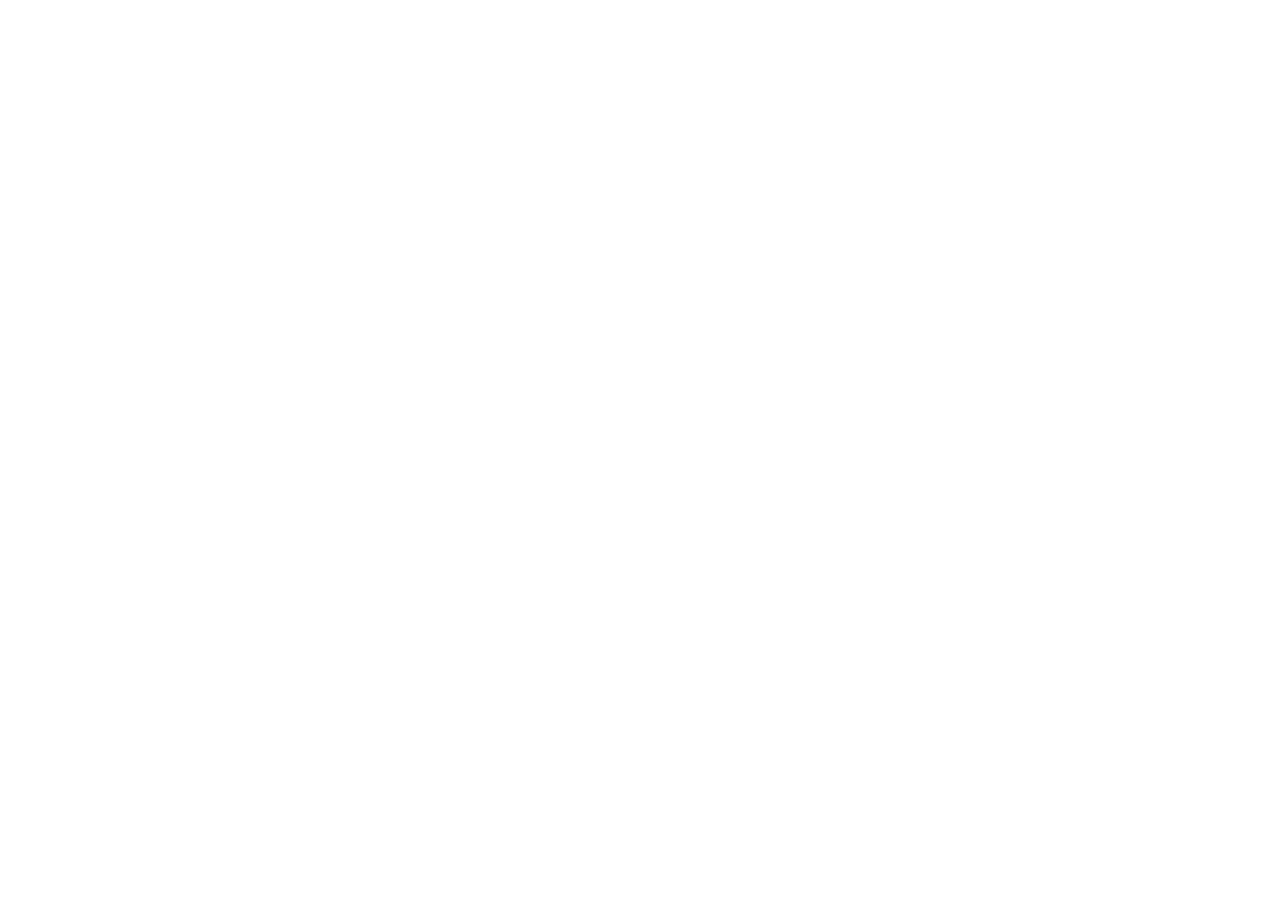
==== 02.1/index.html @ 8e02ca3a "restructure the file" ====
<!DOCTYPE html>
<html lang="en">
<head>
    <meta charset="UTF-8">
    <meta name="viewport" content="width=device-width, initial-scale=1.0">
    <title>Document</title>
    <link rel="stylesheet" href="./css/style.css">
</head>
<body>
    
    <script src="./js/app.js"></script>
</body>
</html>
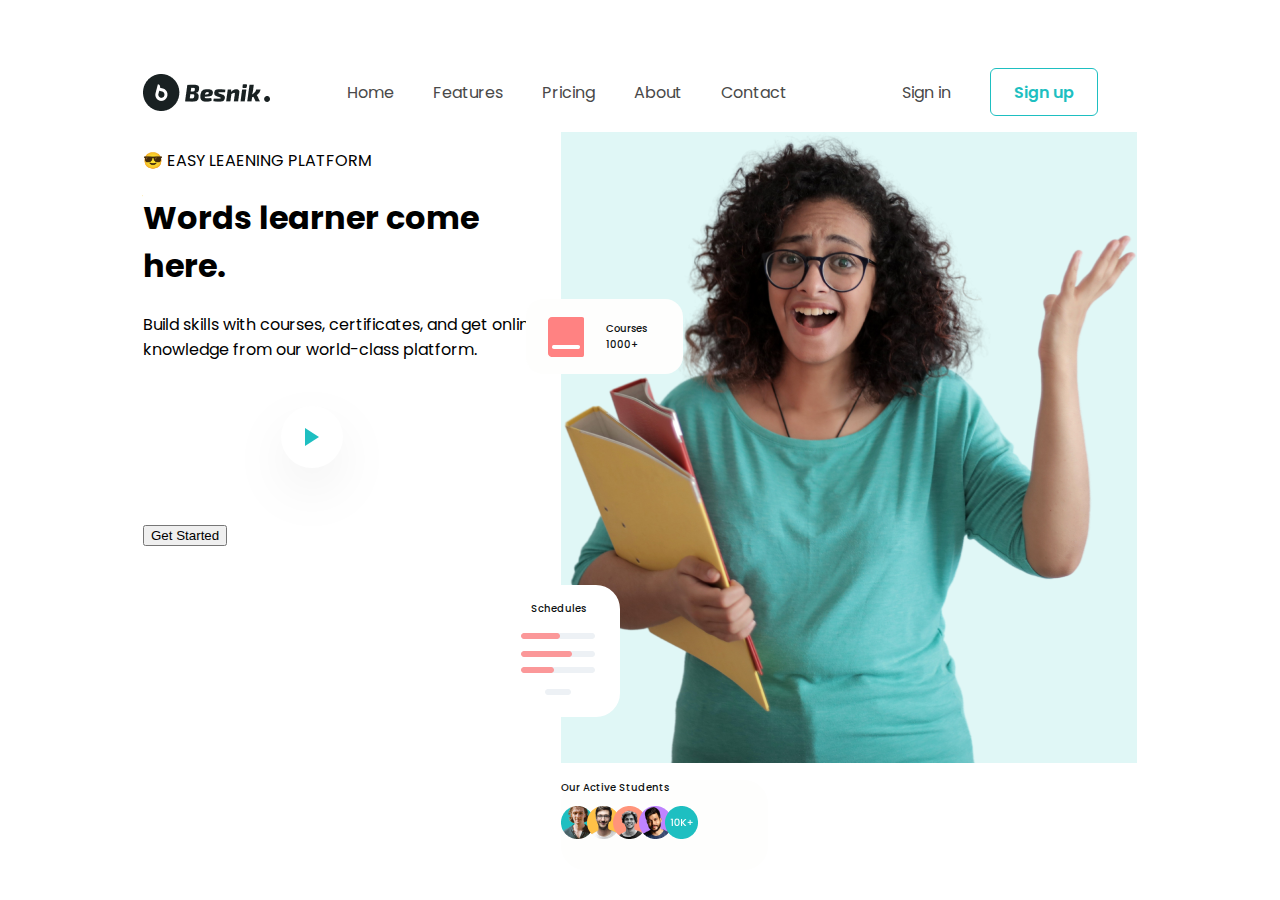
==== commit b48ef83c: "Version 1" ====
--- a/02.1/index.html
+++ b/02.1/index.html
@@ -5,9 +5,71 @@
     <meta name="viewport" content="width=device-width, initial-scale=1.0">
     <title>Document</title>
     <link rel="stylesheet" href="./css/style.css">
+    <link rel="preconnect" href="https://fonts.googleapis.com">
+    <link rel="preconnect" href="https://fonts.gstatic.com" crossorigin>
+    <link href="https://fonts.googleapis.com/css2?family=Poppins:wght@400;500;600;700&display=swap" rel="stylesheet">
 </head>
 <body>
-    
+    <header>
+        <nav>
+            <img src="./photo/Logo.png" alt="">
+            <ul>
+                <li><a href="">Home</a></li>
+                <li><a href="">Features</a></li>
+                <li><a href="">Pricing</a></li>
+                <li><a href="">About</a></li>
+                <li><a href="">Contact</a></li>
+            </ul>
+            <ul>
+                <li><a href="">Sign in</a></li>
+                <li><button class="btnCheck" type="submit">Sign up</button></li>
+            </ul>
+        </nav>
+        <section class="contentHeader">
+            <section class="textElement">
+                <p>😎 EASY LEAENING PLATFORM</p>
+                <h1>Words learner come here.</h1>
+                <p>Build skills with courses, certificates, and get online knowledge from our world-class platform.</p>
+                <div class="buttonSpec">
+                    <button type="submit">Get Started</button>
+                    <svg xmlns="http://www.w3.org/2000/svg" width="162" height="162" viewBox="0 0 162 162" fill="none">
+                        <g filter="url(#filter0_d_5_196)">
+                          <circle cx="81" cy="59" r="31" fill="white"/>
+                        </g>
+                        <path d="M88 59L74 50V68L88 59Z" fill="#1EBFC1"/>
+                        <defs>
+                          <filter id="filter0_d_5_196" x="0" y="0" width="162" height="162" filterUnits="userSpaceOnUse" color-interpolation-filters="sRGB">
+                            <feFlood flood-opacity="0" result="BackgroundImageFix"/>
+                            <feColorMatrix in="SourceAlpha" type="matrix" values="0 0 0 0 0 0 0 0 0 0 0 0 0 0 0 0 0 0 127 0" result="hardAlpha"/>
+                            <feOffset dy="22"/>
+                            <feGaussianBlur stdDeviation="25"/>
+                            <feColorMatrix type="matrix" values="0 0 0 0 0 0 0 0 0 0 0 0 0 0 0 0 0 0 0.05 0"/>
+                            <feBlend mode="normal" in2="BackgroundImageFix" result="effect1_dropShadow_5_196"/>
+                            <feBlend mode="normal" in="SourceGraphic" in2="effect1_dropShadow_5_196" result="shape"/>
+                          </filter>
+                        </defs>
+                      </svg> 
+                </div>
+            </section>
+            <section class="imageHeader">
+                <img src="./photo/person.png" alt="" width='576px' height='631px'>
+                <div class="item1">
+                    <img src="./photo/iconcard.png" alt="">
+                    <p class="caption">
+                        Courses 1000+
+                    </p>
+                </div>
+                <div class="item2">
+                    <p class="caption">Schedules</p>
+                    <img src="./photo/iconcard2.png" alt="">
+                </div>
+                <div class="item3">
+                    <p class="caption">Our Active Students</p>
+                    <img src="./photo/iconcard3.png" alt="">
+                </div>
+            </section>
+        </section>
+    </header>
     <script src="./js/app.js"></script>
 </body>
 </html>--- a/02.1/css/style.css
+++ b/02.1/css/style.css
@@ -0,0 +1,94 @@
+/* font, biến màu */
+.caption{
+    color: #0D1111;
+    font-size: 10px;
+    font-weight: 500;
+}
+/* css cho cả trang */
+html{
+    margin: 0;
+    font-family: 'Poppins', sans-serif;
+}
+/* css cho từng phần */      
+header{
+    margin: 52px 135px 79px 135px;
+}
+header nav{
+    display: flex;
+    justify-content: space-between;
+    align-items: center;
+}
+header nav ul{
+    display: flex;
+    align-items: center;
+}
+header nav ul li{
+    list-style: none;
+    margin-right: 39px;
+}
+header nav ul li a{
+    text-decoration: none;
+    color:#494949 ;
+    font-size: 16px;
+    font-weight: 400;   
+}
+.btnCheck{
+    width: 108px;
+    height: 48px;
+    background-color: #fff;
+    border-radius: 6px;
+    border: 1px solid #1EBFC1;
+    /* margin: 12px 24px; */
+    color: #1EBFC1;
+    font-family: 'Poppins', sans-serif;
+    font-size: 16px;
+    font-weight: 600;
+}
+.contentHeader{
+    display: flex;
+}
+.imageHeader{
+    background-color: #E0F7F6;
+    width: 576px;
+    height: 631px;
+    position: relative;
+}
+.item1{
+    width: 157px;
+    height: 75px;
+    margin: 18px 25px;
+    position: absolute;
+    z-index: 120;
+    top: 149px;
+    left: -60px;
+    display: flex;
+    justify-content: space-evenly;
+    align-items: center;
+    background: #FEFEFD;
+    border-radius: 18px;
+}
+.item1 p.caption{
+    width: 55px;
+}
+.item2{
+    width: 124px;
+    height: 132px;
+    position: absolute;
+    z-index: 121;
+    left: -65px;
+    bottom: 46px;
+    background: #FFF;
+    border-radius: 24px;
+}
+.item2 p.caption{
+    margin: 16px 35px;
+}
+.item2 img{
+    margin-left: 25px;
+}
+.item3{
+    width: 207px;
+    height: 90px;
+    background-color: #FEFEFD;
+    border-radius: 24px;
+}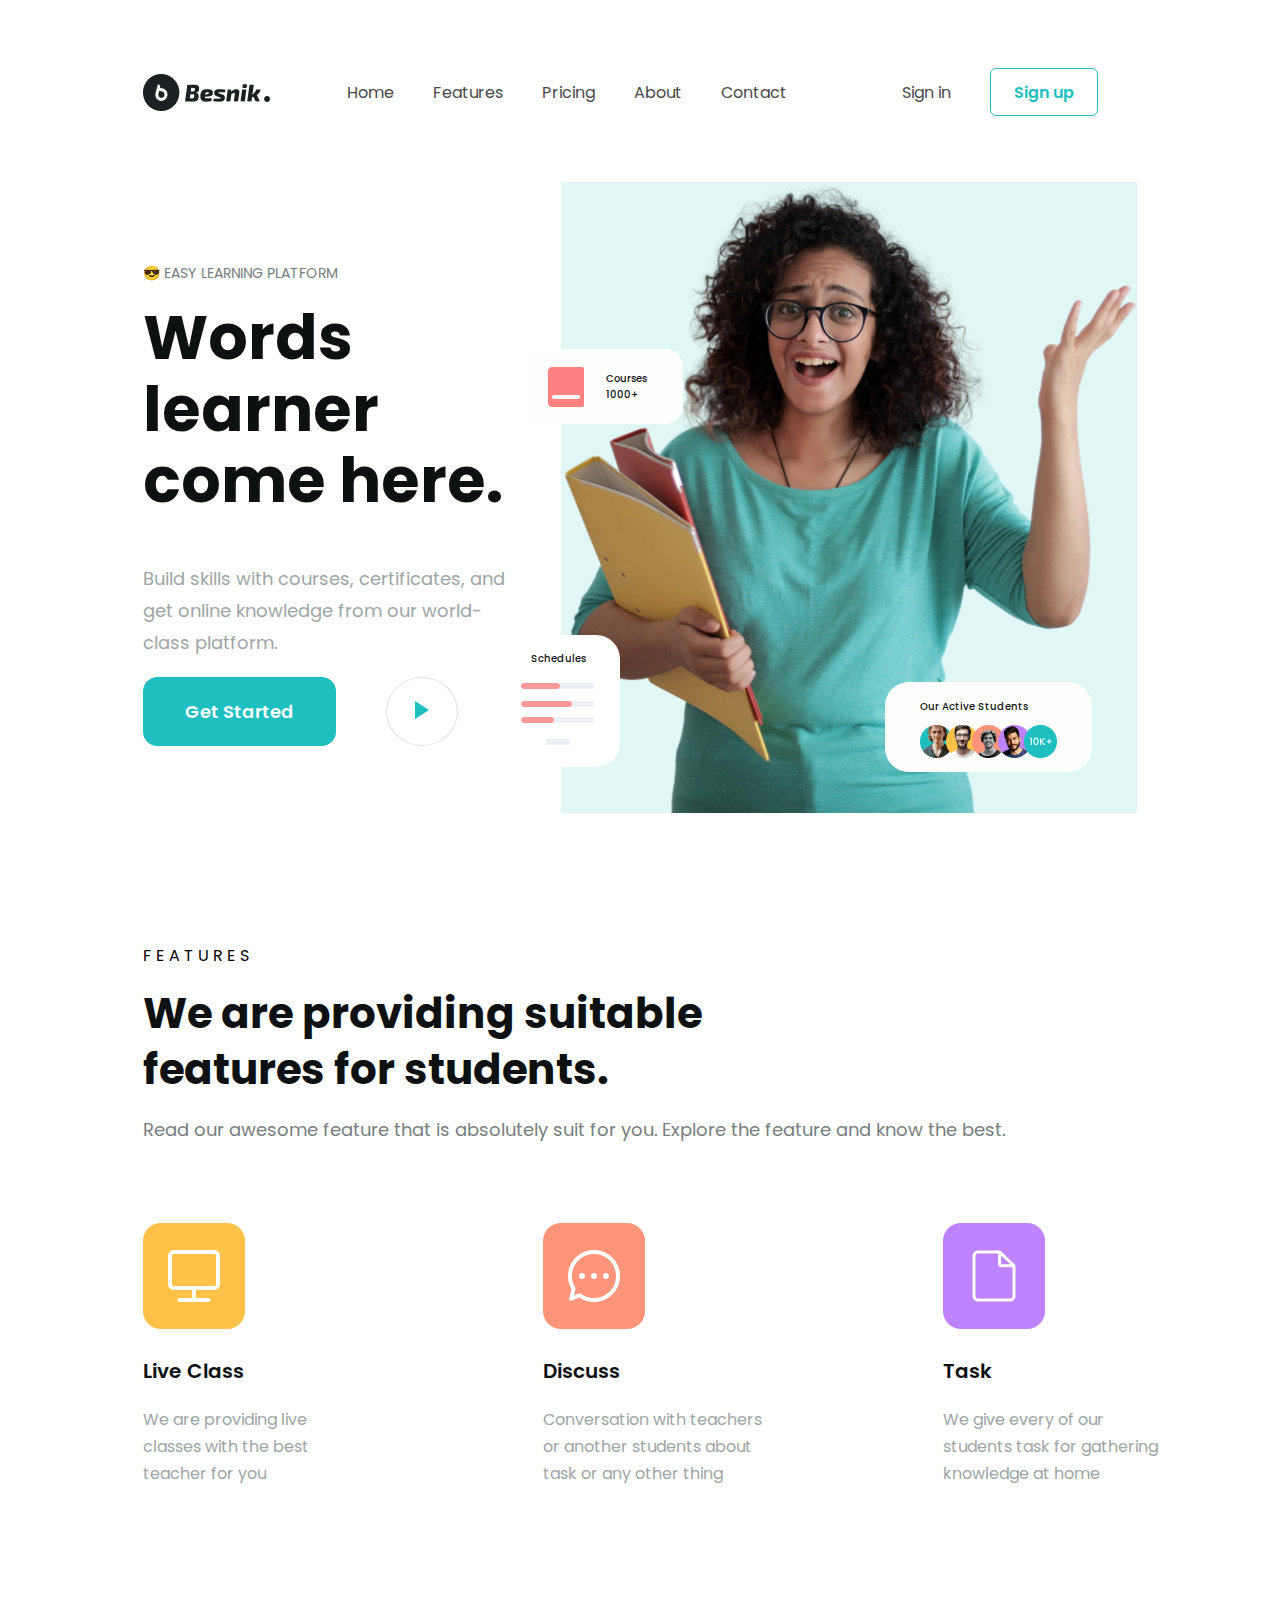
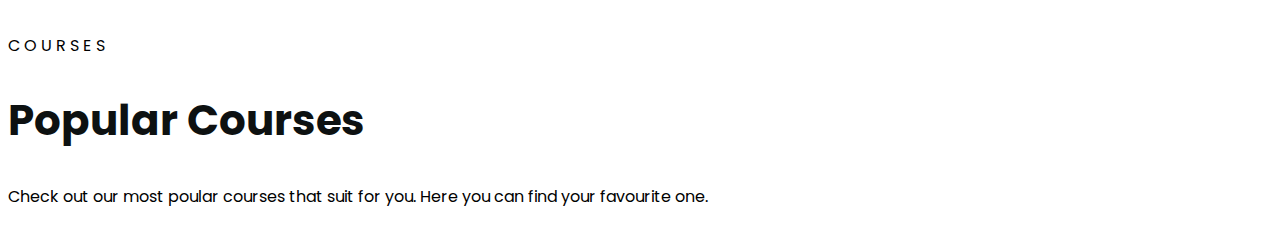
==== commit aac65cf3: "update code" ====
--- a/02.1/index.html
+++ b/02.1/index.html
@@ -3,7 +3,7 @@
 <head>
     <meta charset="UTF-8">
     <meta name="viewport" content="width=device-width, initial-scale=1.0">
-    <title>Document</title>
+    <title>Hero-elearning</title>
     <link rel="stylesheet" href="./css/style.css">
     <link rel="preconnect" href="https://fonts.googleapis.com">
     <link rel="preconnect" href="https://fonts.gstatic.com" crossorigin>
@@ -27,37 +27,21 @@
         </nav>
         <section class="contentHeader">
             <section class="textElement">
-                <p>😎 EASY LEAENING PLATFORM</p>
+                <p class="specialone">😎 EASY LEARNING PLATFORM</p>
                 <h1>Words learner come here.</h1>
                 <p>Build skills with courses, certificates, and get online knowledge from our world-class platform.</p>
                 <div class="buttonSpec">
-                    <button type="submit">Get Started</button>
-                    <svg xmlns="http://www.w3.org/2000/svg" width="162" height="162" viewBox="0 0 162 162" fill="none">
-                        <g filter="url(#filter0_d_5_196)">
-                          <circle cx="81" cy="59" r="31" fill="white"/>
-                        </g>
-                        <path d="M88 59L74 50V68L88 59Z" fill="#1EBFC1"/>
-                        <defs>
-                          <filter id="filter0_d_5_196" x="0" y="0" width="162" height="162" filterUnits="userSpaceOnUse" color-interpolation-filters="sRGB">
-                            <feFlood flood-opacity="0" result="BackgroundImageFix"/>
-                            <feColorMatrix in="SourceAlpha" type="matrix" values="0 0 0 0 0 0 0 0 0 0 0 0 0 0 0 0 0 0 127 0" result="hardAlpha"/>
-                            <feOffset dy="22"/>
-                            <feGaussianBlur stdDeviation="25"/>
-                            <feColorMatrix type="matrix" values="0 0 0 0 0 0 0 0 0 0 0 0 0 0 0 0 0 0 0.05 0"/>
-                            <feBlend mode="normal" in2="BackgroundImageFix" result="effect1_dropShadow_5_196"/>
-                            <feBlend mode="normal" in="SourceGraphic" in2="effect1_dropShadow_5_196" result="shape"/>
-                          </filter>
-                        </defs>
-                      </svg> 
+                    <button class="btnSubmit" type="submit">Get Started</button>
+                    <button id="al" aria-label="Name" type="submit">
+                        <img src="./photo/Play-=button.png" alt="">
+                    </button> 
                 </div>
             </section>
             <section class="imageHeader">
                 <img src="./photo/person.png" alt="" width='576px' height='631px'>
                 <div class="item1">
                     <img src="./photo/iconcard.png" alt="">
-                    <p class="caption">
-                        Courses 1000+
-                    </p>
+                    <p class="caption">Courses 1000+</p>
                 </div>
                 <div class="item2">
                     <p class="caption">Schedules</p>
@@ -70,6 +54,33 @@
             </section>
         </section>
     </header>
+    <section class="feature01">
+        <p>F  E  A  T  U  R  E  S</p>
+        <h2>We are providing suitable features for students.</h2>
+        <p>Read our awesome feature that is absolutely suit for you. Explore the feature and know the best.</p>
+        <section class="contentFeature">
+            <article class="item">
+                <img src="./photo/Iconfeature.png" alt="">
+                <p>Live Class</p>
+                <p>We are providing live classes with the best teacher for you</p>
+            </article>
+            <article class="item">
+                <img src="./photo/Iconfeature2.png" alt="">
+                <p>Discuss</p>
+                <p>Conversation with teachers or another students about task or any other thing</p>
+            </article>
+            <article class="item">
+                <img src="./photo/Iconfeature3.png" alt="">
+                <p>Task</p>
+                <p>We give every of our students task for gathering knowledge at home</p>
+            </article>
+        </section>
+    </section>
+    <section class="course">
+        <p>C  O  U  R  S  E  S</p>
+        <h2>Popular Courses</h2>
+        <p>Check out our most poular courses that suit for you. Here you can find your favourite one.</p>
+    </section>
     <script src="./js/app.js"></script>
 </body>
 </html>--- a/02.1/css/style.css
+++ b/02.1/css/style.css
@@ -3,6 +3,18 @@
     color: #0D1111;
     font-size: 10px;
     font-weight: 500;
+}
+h1{
+    color: #0D1111;
+    font-size: 62px;
+    font-weight: 700;
+    line-height: 116.129%;
+}
+h2{
+    color: #0D1111;
+    font-size: 42px;
+    font-weight: 700;
+    line-height: 56px; /* 133.333% */
 }
 /* css cho cả trang */
 html{
@@ -17,6 +29,7 @@
     display: flex;
     justify-content: space-between;
     align-items: center;
+    margin-bottom: 50px;
 }
 header nav ul{
     display: flex;
@@ -46,6 +59,54 @@
 }
 .contentHeader{
     display: flex;
+    justify-content: space-between;
+    align-items: center;
+}
+.textElement{
+    width: 458px;
+}
+.textElement p.specialone{
+    color: #767E7E;
+    font-size: 14px;
+    font-weight: 400;
+    margin-bottom: 18px;
+}
+.textElement h1{
+    margin: 0px 0px 46px 0px;
+}
+.textElement p:nth-child(3){
+    color: #9DA6A5;
+    font-size: 18px;
+    font-weight: 400;
+    line-height: 32px;
+    width: 374px;
+}
+.buttonSpec{
+    display: flex;
+    align-items: center;
+}
+.buttonSpec img{
+    width: 14px;
+    height: 18px;
+    padding: 22px 22px;
+    /* border: 1px solid #000; */
+    /* border-radius: 50%; */
+}
+.buttonSpec button#al{
+    background-color: #fff;
+    border-radius: 51%;
+    border: 1px solid #9DA6A550;
+}
+.btnSubmit{
+    border-radius: 14px;
+    background: #1EBFC1;
+    padding: 20px 41px;
+    border: 1px solid #1ebfc1;
+    font-family: 'Poppins', sans-serif;
+    font-size: 18px;
+    font-weight: 600;
+    color: #fff;
+    margin-right: 50px;
 }
 .imageHeader{
     background-color: #E0F7F6;
@@ -89,6 +150,48 @@
 .item3{
     width: 207px;
     height: 90px;
+    position: absolute;
+    z-index: 121;
+    right: 45px;
+    bottom: 41px;
     background-color: #FEFEFD;
     border-radius: 24px;
+}
+.item3 p{
+    margin-top: 17px;
+    margin-left: 35px;
+}
+.item3 img{
+    margin-left: 35px;
+}
+.feature01{
+    margin: 130px 281px 130px 135px;
+    width: 1024px;
+}
+.feature01 h2{
+    width: 577px;
+    margin: 18px 0px;
+}
+.feature01 p:nth-child(3){
+    color: #767E7E;
+    font-size: 18px;
+    font-weight: 400;
+}
+.contentFeature{
+    display: flex;
+    justify-content: space-between;
+    align-items: center;
+    margin-top: 80px;
+}
+.contentFeature p:nth-child(2){
+    color: #0D1111;
+    font-size: 20px;
+    font-weight: 600;
+}
+.contentFeature p:nth-child(3){
+    width: 224px;
+    color: #9DA6A5;
+    font-size: 16px;
+    font-weight: 400;
+    line-height: 27px; /* 168.75% */
 }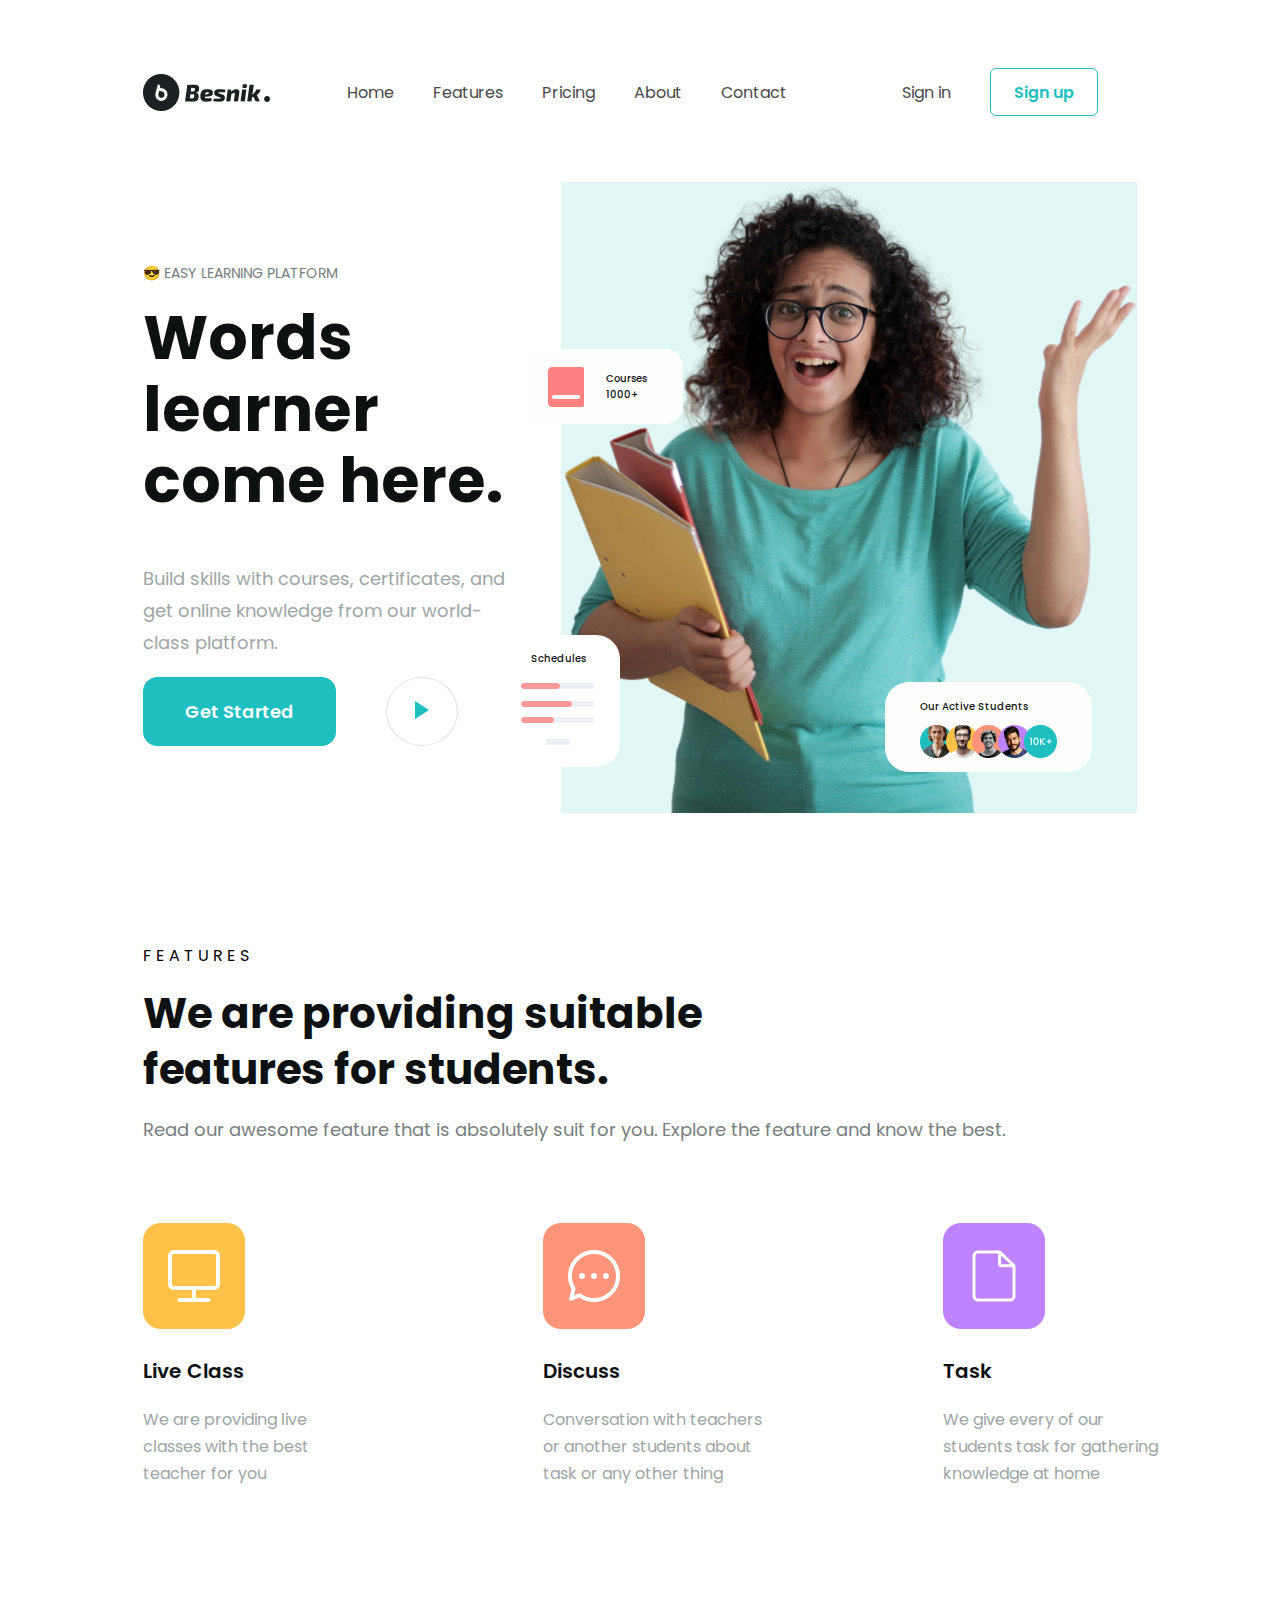
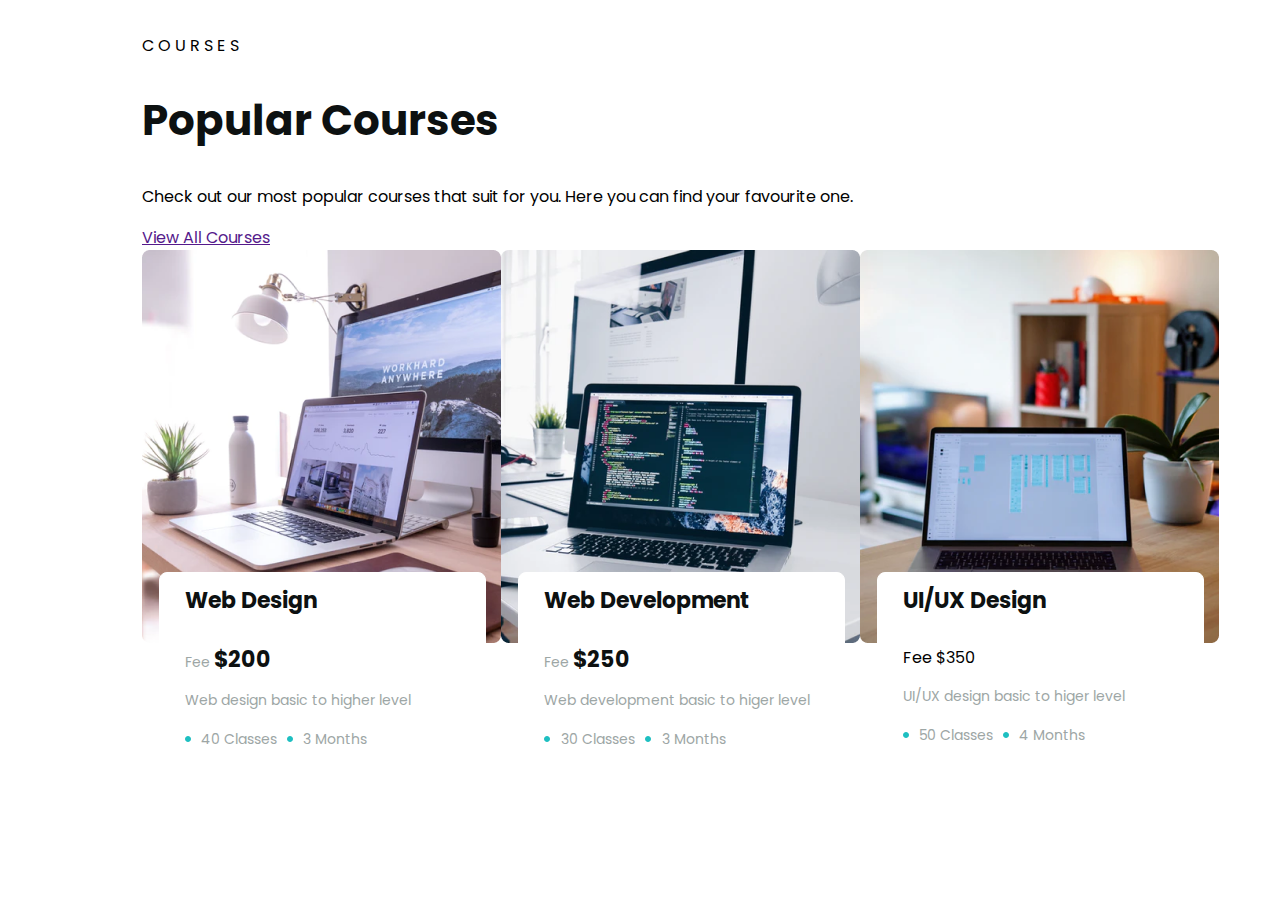
==== commit fc7b2715: "add new section" ====
--- a/02.1/index.html
+++ b/02.1/index.html
@@ -79,7 +79,64 @@
     <section class="course">
         <p>C  O  U  R  S  E  S</p>
         <h2>Popular Courses</h2>
-        <p>Check out our most poular courses that suit for you. Here you can find your favourite one.</p>
+        <p>Check out our most popular courses that suit for you. Here you can find your favourite one.</p>
+        <a href="">View All Courses</a>
+        <section class="contentCourse">
+            <div class="contentPart">
+                <img src="./photo/webdesign.png" alt="">
+                <div class="contentP">
+                    <h2>Web Design</h2>
+                    <p class="subtitle">Fee <span class="sp">$200</span></p>
+                    <p class="subtitle">Web design basic to higher level</p>
+                    <div class="moreDetail">
+                        <svg xmlns="http://www.w3.org/2000/svg" width="6" height="6" viewBox="0 0 6 6" fill="none">
+                            <path d="M6 3C6 4.65685 4.65685 6 3 6C1.34315 6 0 4.65685 0 3C0 1.34315 1.34315 0 3 0C4.65685 0 6 1.34315 6 3Z" fill="#1EBFC1"/>
+                        </svg>
+                        <p class="subtitle">40 Classes</p>
+                        <svg xmlns="http://www.w3.org/2000/svg" width="6" height="6" viewBox="0 0 6 6" fill="none">
+                            <path d="M6 3C6 4.65685 4.65685 6 3 6C1.34315 6 0 4.65685 0 3C0 1.34315 1.34315 0 3 0C4.65685 0 6 1.34315 6 3Z" fill="#1EBFC1"/>
+                        </svg>
+                        <p class="subtitle">3 Months</p>
+                    </div>
+                </div>
+            </div>
+            <div class="contentPart">
+                <img class="mask1" src="./photo/webdev.png" alt="">
+                <div class="contentP">
+                    <h2>Web Development</h2>
+                    <p class="subtitle">Fee <span class="sp">$250</span></p>
+                    <p class="subtitle">Web development basic to higer level</p>
+                    <div class="moreDetail">
+                        <svg xmlns="http://www.w3.org/2000/svg" width="6" height="6" viewBox="0 0 6 6" fill="none">
+                            <path d="M6 3C6 4.65685 4.65685 6 3 6C1.34315 6 0 4.65685 0 3C0 1.34315 1.34315 0 3 0C4.65685 0 6 1.34315 6 3Z" fill="#1EBFC1"/>
+                        </svg>
+                        <p class="subtitle">30 Classes</p>
+                        <svg xmlns="http://www.w3.org/2000/svg" width="6" height="6" viewBox="0 0 6 6" fill="none">
+                            <path d="M6 3C6 4.65685 4.65685 6 3 6C1.34315 6 0 4.65685 0 3C0 1.34315 1.34315 0 3 0C4.65685 0 6 1.34315 6 3Z" fill="#1EBFC1"/>
+                        </svg>
+                        <p class="subtitle">3 Months</p>
+                    </div>
+                </div>
+            </div>
+            <div class="contentPart">
+                <img src="./photo/uxui.png" alt="">
+                <div class="contentP">
+                    <h2>UI/UX Design</h2>
+                    <p>Fee $350</p>
+                    <p class="subtitle">UI/UX design basic to higer level</p>
+                    <div class="moreDetail">
+                        <svg xmlns="http://www.w3.org/2000/svg" width="6" height="6" viewBox="0 0 6 6" fill="none">
+                            <path d="M6 3C6 4.65685 4.65685 6 3 6C1.34315 6 0 4.65685 0 3C0 1.34315 1.34315 0 3 0C4.65685 0 6 1.34315 6 3Z" fill="#1EBFC1"/>
+                        </svg>
+                        <p class="subtitle">50 Classes</p>
+                        <svg xmlns="http://www.w3.org/2000/svg" width="6" height="6" viewBox="0 0 6 6" fill="none">
+                            <path d="M6 3C6 4.65685 4.65685 6 3 6C1.34315 6 0 4.65685 0 3C0 1.34315 1.34315 0 3 0C4.65685 0 6 1.34315 6 3Z" fill="#1EBFC1"/>
+                        </svg>
+                        <p class="subtitle">4 Months</p>
+                    </div>
+                </div>
+            </div>
+        </section>
     </section>
     <script src="./js/app.js"></script>
 </body>
--- a/02.1/css/style.css
+++ b/02.1/css/style.css
@@ -15,6 +15,11 @@
     font-size: 42px;
     font-weight: 700;
     line-height: 56px; /* 133.333% */
+}
+.subtitle{
+    color: #9DA6A5;
+    font-size: 14px;
+    font-weight: 400;
 }
 /* css cho cả trang */
 html{
@@ -194,4 +199,57 @@
     font-size: 16px;
     font-weight: 400;
     line-height: 27px; /* 168.75% */
+}
+.course{
+    margin: 0px 134px 265px 134px;
+}
+.contentCourse{
+    display: flex;
+    justify-content: space-between;
+    align-items: center;
+}
+.contentPart{
+    position: relative;
+}
+.mask1{
+    /* opacity: 75; */
+    -webkit-mask-image: linear-gradient(rgba(208, 239, 237, 0.362),rgba(208, 239, 237, 0.362),90deg);
+    mask-image: linear-gradient(#D0EFED35,#D0EFED35, 90deg) ; 
+}
+.contentP{
+    position: absolute;   
+    left: 17px;
+    top: 322px;
+    width: 325px;
+    background-color: #fff;
+    border: 1px solid #fff;
+    border-radius: 8px;
+}
+.contentP h2{ 
+    color: #0D1111;
+    font-size: 22px;
+    font-weight: 700;
+    /* margin: 18px 0px 16px 0px; */
+    margin: 0;
+    margin-left: 25px;
+}
+.contentP p{
+    margin-left: 25px;
+}
+.sp{
+    color: #0D1111;
+    font-size: 22px;
+    font-weight: 700;
+}
+.moreDetail{
+    width: 182px;
+    display: flex;
+    justify-content: space-between;
+    align-items: center;
+    margin-top: 18px;
+    margin-left: 25px ;
+    margin-bottom: 19px;
+}
+.moreDetail p{
+    margin: 0;
 }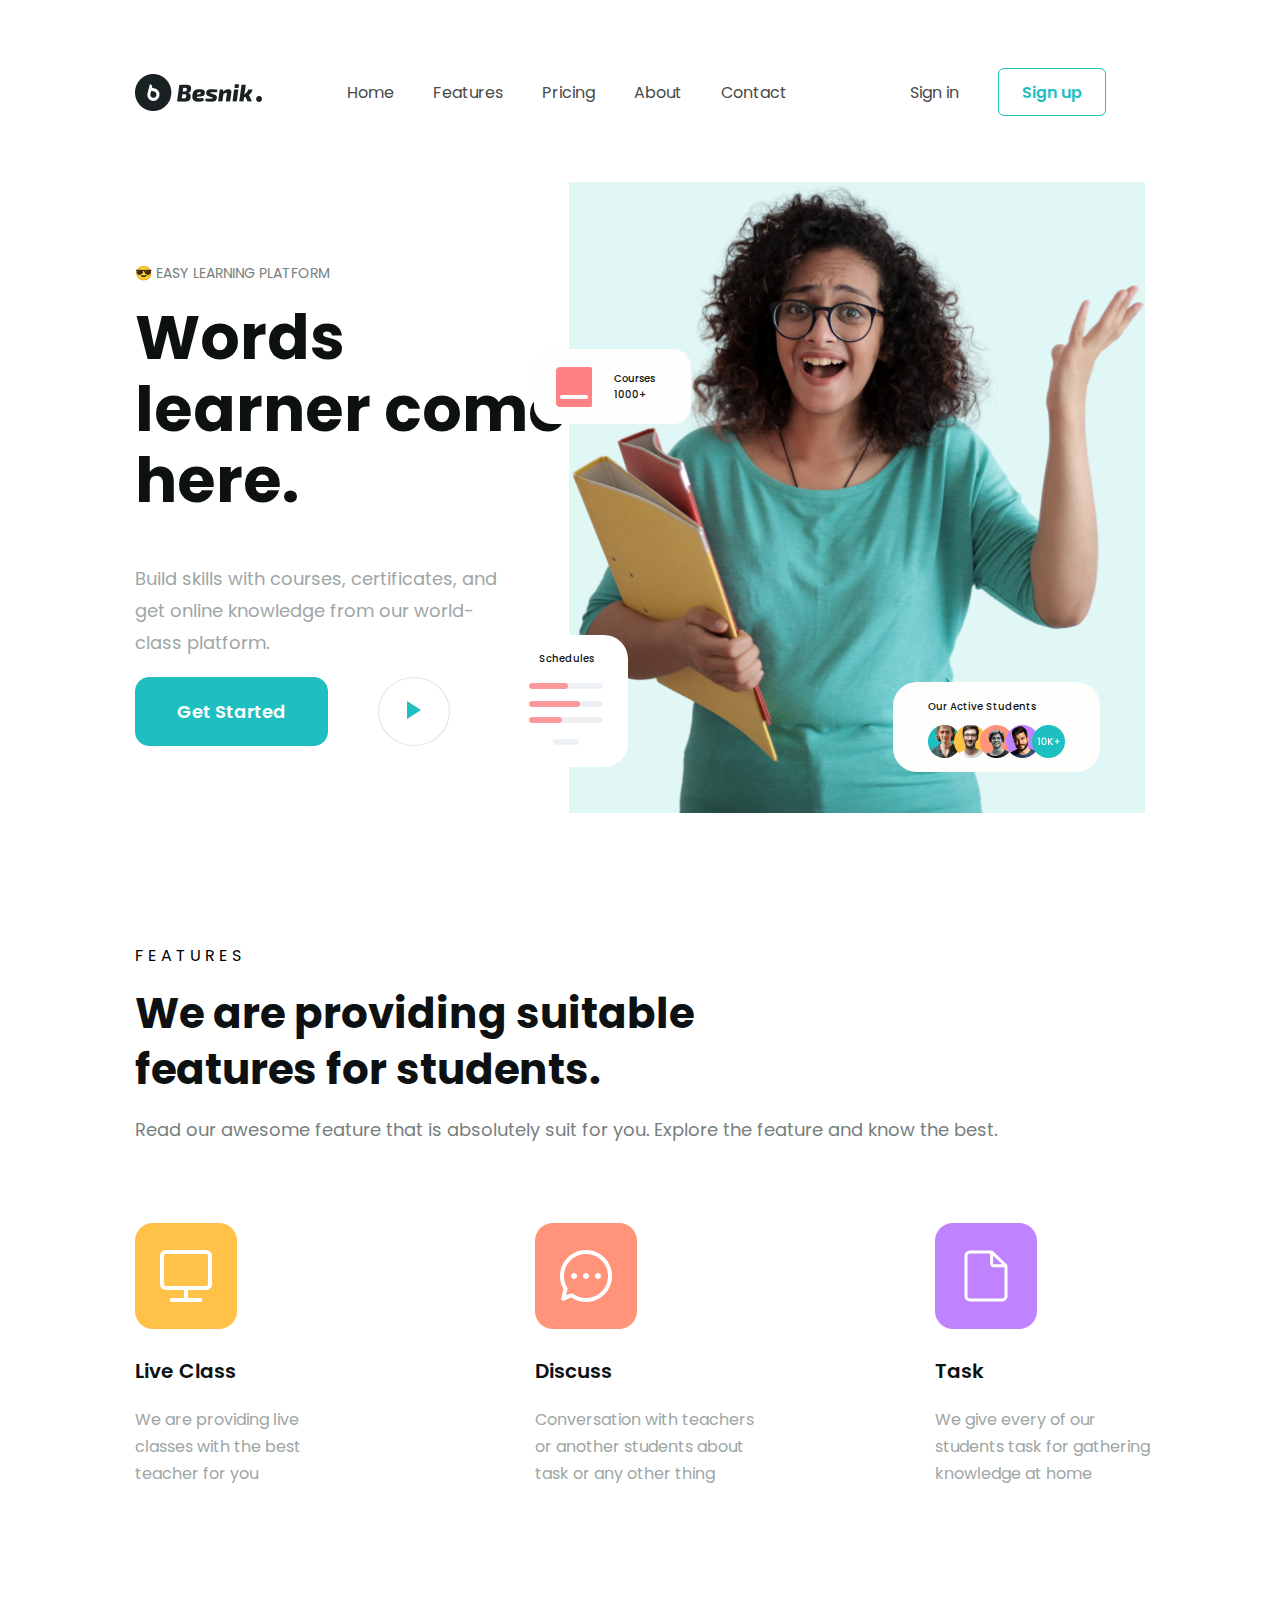
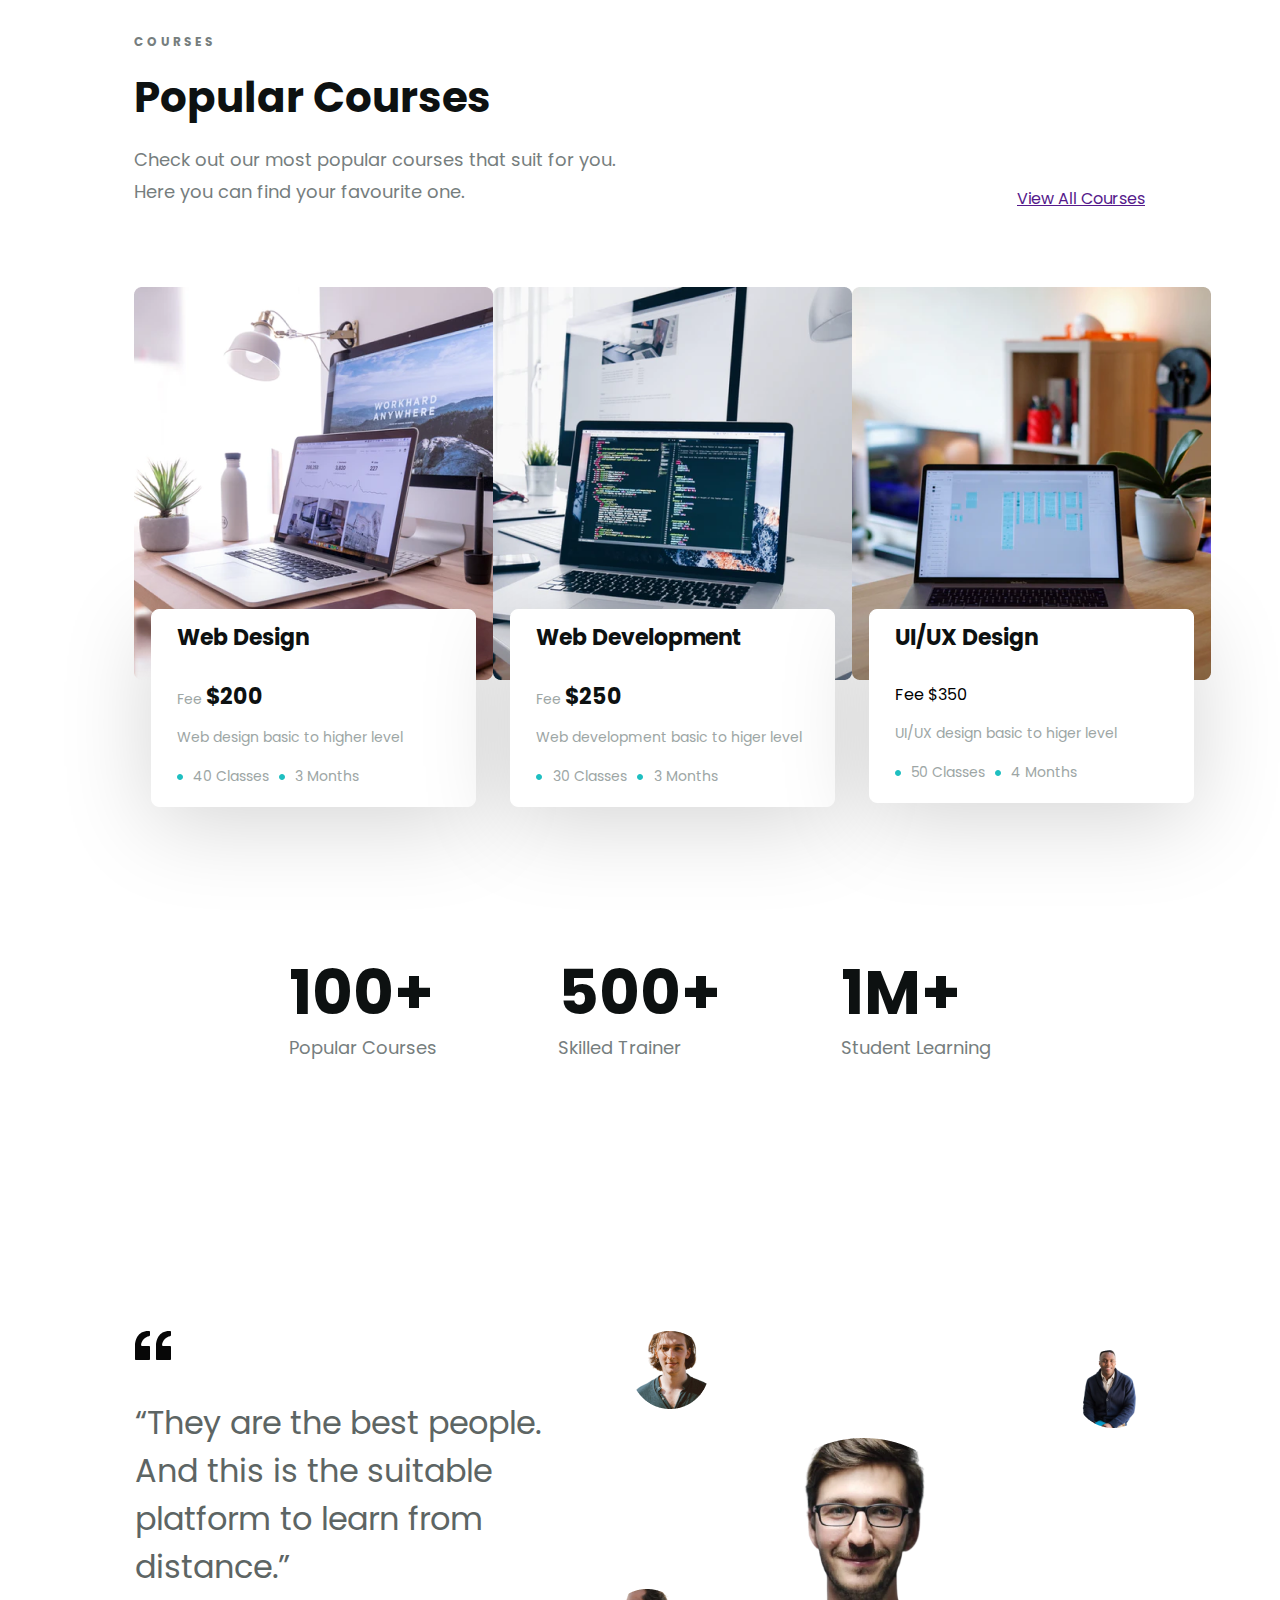
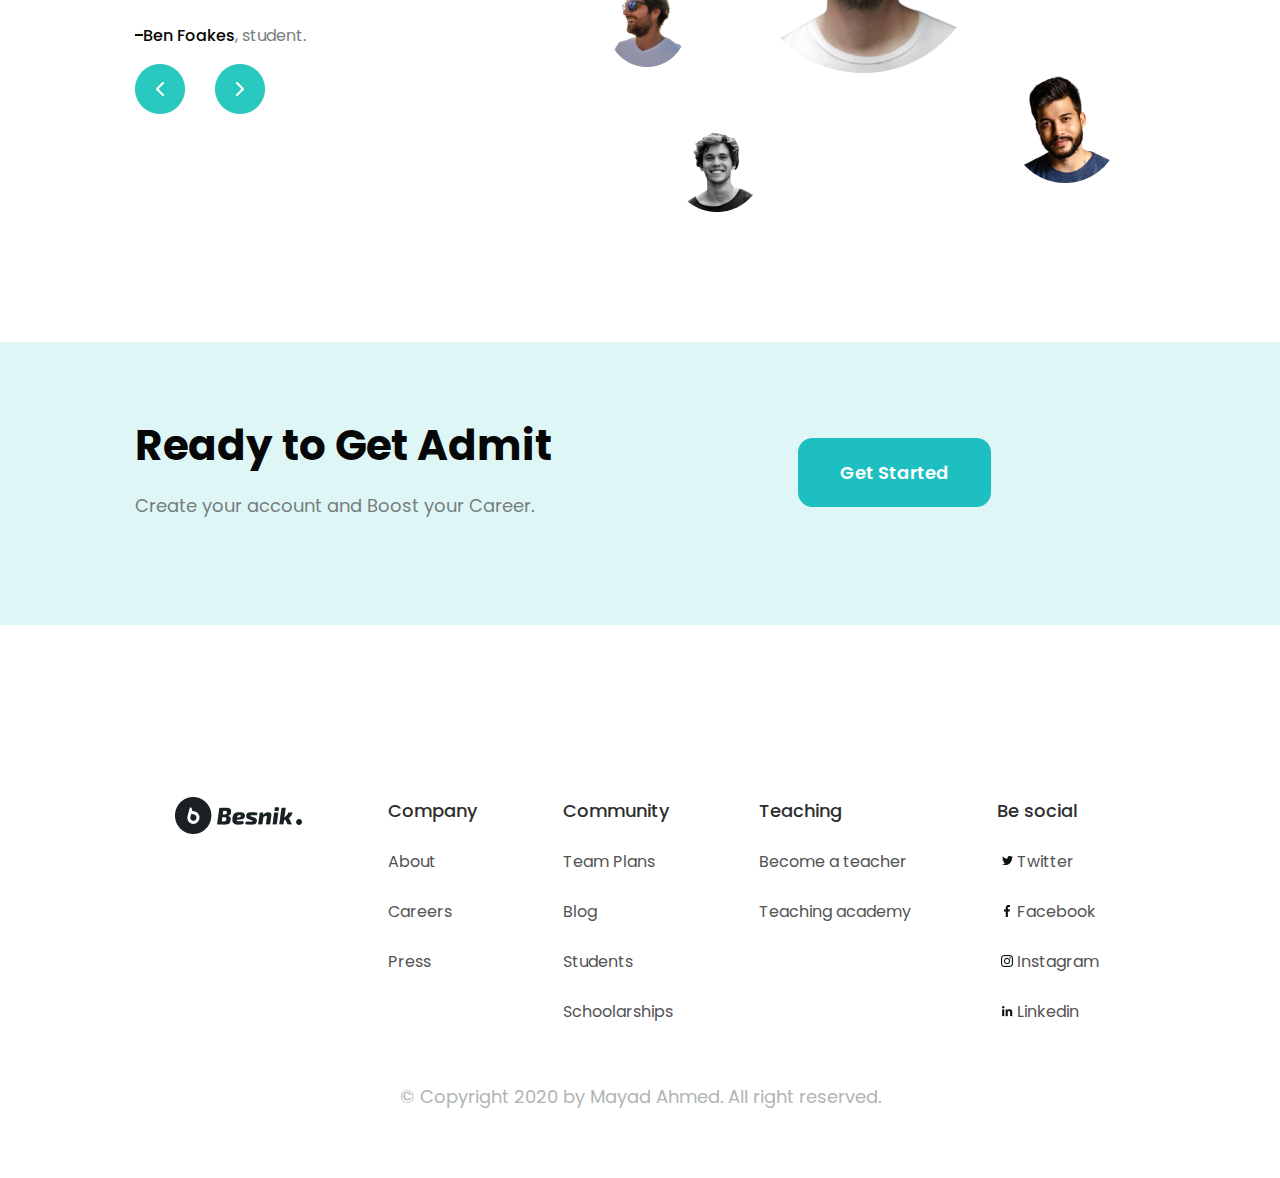
==== commit 7b9bba93: "update full html css" ====
--- a/02.1/index.html
+++ b/02.1/index.html
@@ -79,9 +79,9 @@
     <section class="course">
         <p>C  O  U  R  S  E  S</p>
         <h2>Popular Courses</h2>
-        <p>Check out our most popular courses that suit for you. Here you can find your favourite one.</p>
-        <a href="">View All Courses</a>
+        <p class="courseDetails">Check out our most popular courses that suit for you. Here you can find your favourite one.</p>
         <section class="contentCourse">
+            <a class="clickMore" href="">View All Courses</a>
             <div class="contentPart">
                 <img src="./photo/webdesign.png" alt="">
                 <div class="contentP">
@@ -138,6 +138,75 @@
             </div>
         </section>
     </section>
+    <section class="countdown">
+        <div class="one">
+            <h1>100+</h1>
+            <p>Popular Courses</p>
+        </div>
+        <div class="one">
+            <h1>500+</h1>
+            <p>Skilled Trainer</p>
+        </div>
+        <div class="one">
+            <h1>1M+</h1>
+            <p>Student Learning</p>
+        </div>
+    </section>
+    <section class="testimonial">
+        <div class="contentTest">
+            <svg xmlns="http://www.w3.org/2000/svg" width="36" height="29" viewBox="0 0 36 29" fill="none">
+                <path d="M15 16.0322V28C15 28.5522 14.5523 29 14 29H1C0.447723 29 0 28.5522 0 28V15.0322C0 9.68282 2.37552 -0.406295 14.0734 0.0126507C14.5945 0.0312054 15 0.468461 15 0.989946L15 4.05464C15 4.60713 14.5504 5.04878 14.0047 5.13326C10.4517 5.68282 6.51944 9.07466 6.04715 14.0327C5.99478 14.5825 6.44769 15.0322 6.99997 15.0322H14C14.5523 15.0322 15 15.4797 15 16.0322Z" fill="#070707"/>
+                <path d="M36 16.0322V28C36 28.5522 35.5523 29 35 29H22C21.4477 29 21 28.5522 21 28V15.0322C21 9.68282 23.3755 -0.406295 35.0734 0.0126507C35.5945 0.0312054 36 0.468461 36 0.989946L36 4.05464C36 4.60713 35.5504 5.04878 35.0047 5.13326C31.4517 5.68282 27.5194 9.07466 27.0471 14.0327C26.9948 14.5825 27.4477 15.0322 28 15.0322H35C35.5523 15.0322 36 15.4797 36 16.0322Z" fill="#070707"/>
+              </svg>
+            <p>“They are the best people. And this is the suitable platform to learn from distance.”</p>
+            <p><img src="./photo/shortline.png" alt=""><span>Ben Foakes</span>, student.</p>
+            <img src="./photo/Icons.png" alt="">
+        </div>
+        <div class="imageSpec">
+            <img id="img1" src="./photo/per1.png" alt="">
+            <img id="img2" src="./photo/per2.png" alt="">
+            <img id="img3" src="./photo/per3.png" alt="">
+            <img id="img4" src="./photo/per4.png" alt="">
+            <img id="img5" src="./photo/per5.png" alt="">
+            <img id="img6" src="./photo/per6.png" alt="">
+        </div>
+    </section>
+    <section class="cta">
+        <h2>Ready to Get Admit</h2>
+        <p>Create your account and Boost your Career.</p>
+        <button class="btnSubmit" type="submit">Get Started</button>
+    </section>
+    <footer class="_footer">
+        <ul>
+            <li><img src="./photo/Logo.png" alt=""></li>
+        </ul>
+        <ul>
+            <li>Company</li>
+            <li><a href="">About</a></li>
+            <li><a href="">Careers</a></li>
+            <li><a href="">Press</a></li>
+        </ul>
+        <ul>
+            <li>Community</li>
+            <li><a href="">Team Plans</a></li>
+            <li><a href="">Blog</a></li>
+            <li><a href="">Students</a></li>
+            <li><a href="">Schoolarships</a></li>
+        </ul>
+        <ul>
+            <li>Teaching</li>
+            <li><a href="">Become a teacher</a></li>
+            <li><a href="">Teaching academy</a></li>
+        </ul>
+        <ul>
+            <li>Be social</li>
+            <li><a href=""><img src="./photo/twitter.png" alt="">Twitter</a></li>
+            <li><a href=""><img src="./photo/facee.png" alt="">Facebook</a></li>
+            <li><a href=""><img src="./photo/insta.png" alt="">Instagram</a></li>
+            <li><a href=""><img src="./photo/linkinh.png" alt="">Linkedin</a></li>
+        </ul>
+        <p class="copyright">© Copyright 2020 by Mayad Ahmed. All right reserved.</p>
+    </footer>
     <script src="./js/app.js"></script>
 </body>
 </html>--- a/02.1/css/style.css
+++ b/02.1/css/style.css
@@ -22,6 +22,9 @@
     font-weight: 400;
 }
 /* css cho cả trang */
+body{
+    margin: 0;
+}
 html{
     margin: 0;
     font-family: 'Poppins', sans-serif;
@@ -203,10 +206,38 @@
 .course{
     margin: 0px 134px 265px 134px;
 }
+.course p:first-child{
+    color: #767E7E;
+    font-size: 12px;
+    font-weight: 700;
+    margin-bottom: 0px;
+}
+.course h2:nth-child(2){
+    color: #0D1111;
+    font-size: 42px;
+    font-weight: 700;
+    margin-top: 19px;
+    margin-bottom: 18px;
+}
+.course p.courseDetails{
+    color: #767E7E;
+    font-size: 18px;
+    font-weight: 400;
+    line-height: 32px; 
+    width: 525px;
+    margin-bottom: 79px;
+}
 .contentCourse{
     display: flex;
     justify-content: space-between;
     align-items: center;
+    position: relative;
+}
+a.clickMore{
+    position: absolute;
+    z-index: 9999;
+    top: -101px;
+    right: 1px;
 }
 .contentPart{
     position: relative;
@@ -224,6 +255,10 @@
     background-color: #fff;
     border: 1px solid #fff;
     border-radius: 8px;
+    
+    box-sizing: border-box;
+    /* border: 1px solid black; */
+    box-shadow: 0px 16px 90px 0px rgba(0, 0, 0, 0.17);
 }
 .contentP h2{ 
     color: #0D1111;
@@ -252,4 +287,142 @@
 }
 .moreDetail p{
     margin: 0;
+}
+.countdown{
+    margin: 265px 289px;
+    display: flex;
+    justify-content: space-between;
+    align-items: center;
+}
+.one h1{
+    margin: 5px 0px;
+}
+.one p{
+    color: #767E7E;
+    font-size: 18px;
+    font-weight: 400;
+    margin: 5px 0px;
+}
+.testimonial{
+    width: 90%;
+    height: 481px;
+    margin: 264px 135px 130px 135px;
+    display: flex;
+    justify-content: space-between;
+    /* display: grid;
+    grid-template-columns: auto auto;
+    grid-template-rows: auto; */
+}
+.contentTest p:nth-child(2){
+    width: 419px;
+    color: #5D6564;
+    font-size: 32px;
+    font-weight: 400;
+    line-height: 48px; 
+    margin-right: 79px;
+}
+.contentTest p:nth-child(3){
+    display: flex;
+    align-items: center;
+    color: #767E7E;
+    font-size: 16px;
+    font-weight: 400;
+}
+.contentTest p:nth-child(3) span{
+    color: #070707;
+    font-weight: 500;
+}
+.imageSpec{
+    display: block;
+    position: relative;
+    height: 481px;
+    width: 110px;
+}
+#img1{
+    position: absolute;
+    top: 0px;
+    right: 578px;
+}
+#img2{
+    position: absolute;
+    top: 19px;
+    right: 135px;
+}
+#img3{
+    position: absolute;
+    top: 258px;
+    right: 601px;
+}
+#img4{
+    position: absolute;
+    top: 107px;
+    right: 306px;
+}
+#img5{
+    position: absolute;
+    bottom: 0px;
+    right: 524px;
+}
+#img6{
+    position: absolute;
+    bottom: 29px;
+    right: 167px;
+}
+.cta{
+    background-color: #DEF6F5;
+    padding: 76px 289px 88px 135px;
+    position: relative;
+}
+.cta h2{
+    margin: 0px 0px 18px 0px;
+    color: #070707;
+    font-size: 42px;
+    font-weight: 700;
+}
+.cta p{
+    color: #767E7E;
+    font-size: 18px;
+    font-weight: 400;
+}
+.cta button{
+    position: absolute;
+    top: 96px;
+    right: 289px;
+    margin: 0px;
+}
+footer._footer{
+    display: grid;
+    grid-template-columns: auto auto auto auto auto;
+    grid-template-rows: auto auto;
+    margin: 131px 135px 50px 135px;
+}
+footer._footer ul{
+    margin-left: 0px;
+}
+footer._footer ul li:first-child{
+    color: #2E2E2E;
+    font-size: 18px;
+    font-weight: 500;
+}
+footer._footer ul:nth-child(5) a{
+    display: flex;
+    align-items: center;
+}
+footer ul li{
+    list-style: none;
+    margin: 25px auto 25px 0px;
+}
+footer ul li a{
+    text-decoration: none;
+    color: #535353;
+}
+.copyright{
+    grid-column: 1 / 6;
+    text-align: center;
+    color: #B0B5B4;
+    font-size: 18px;
+    font-weight: 400;
+    top: 400px;
+    right: 478px;
+    left: 478px;
 }